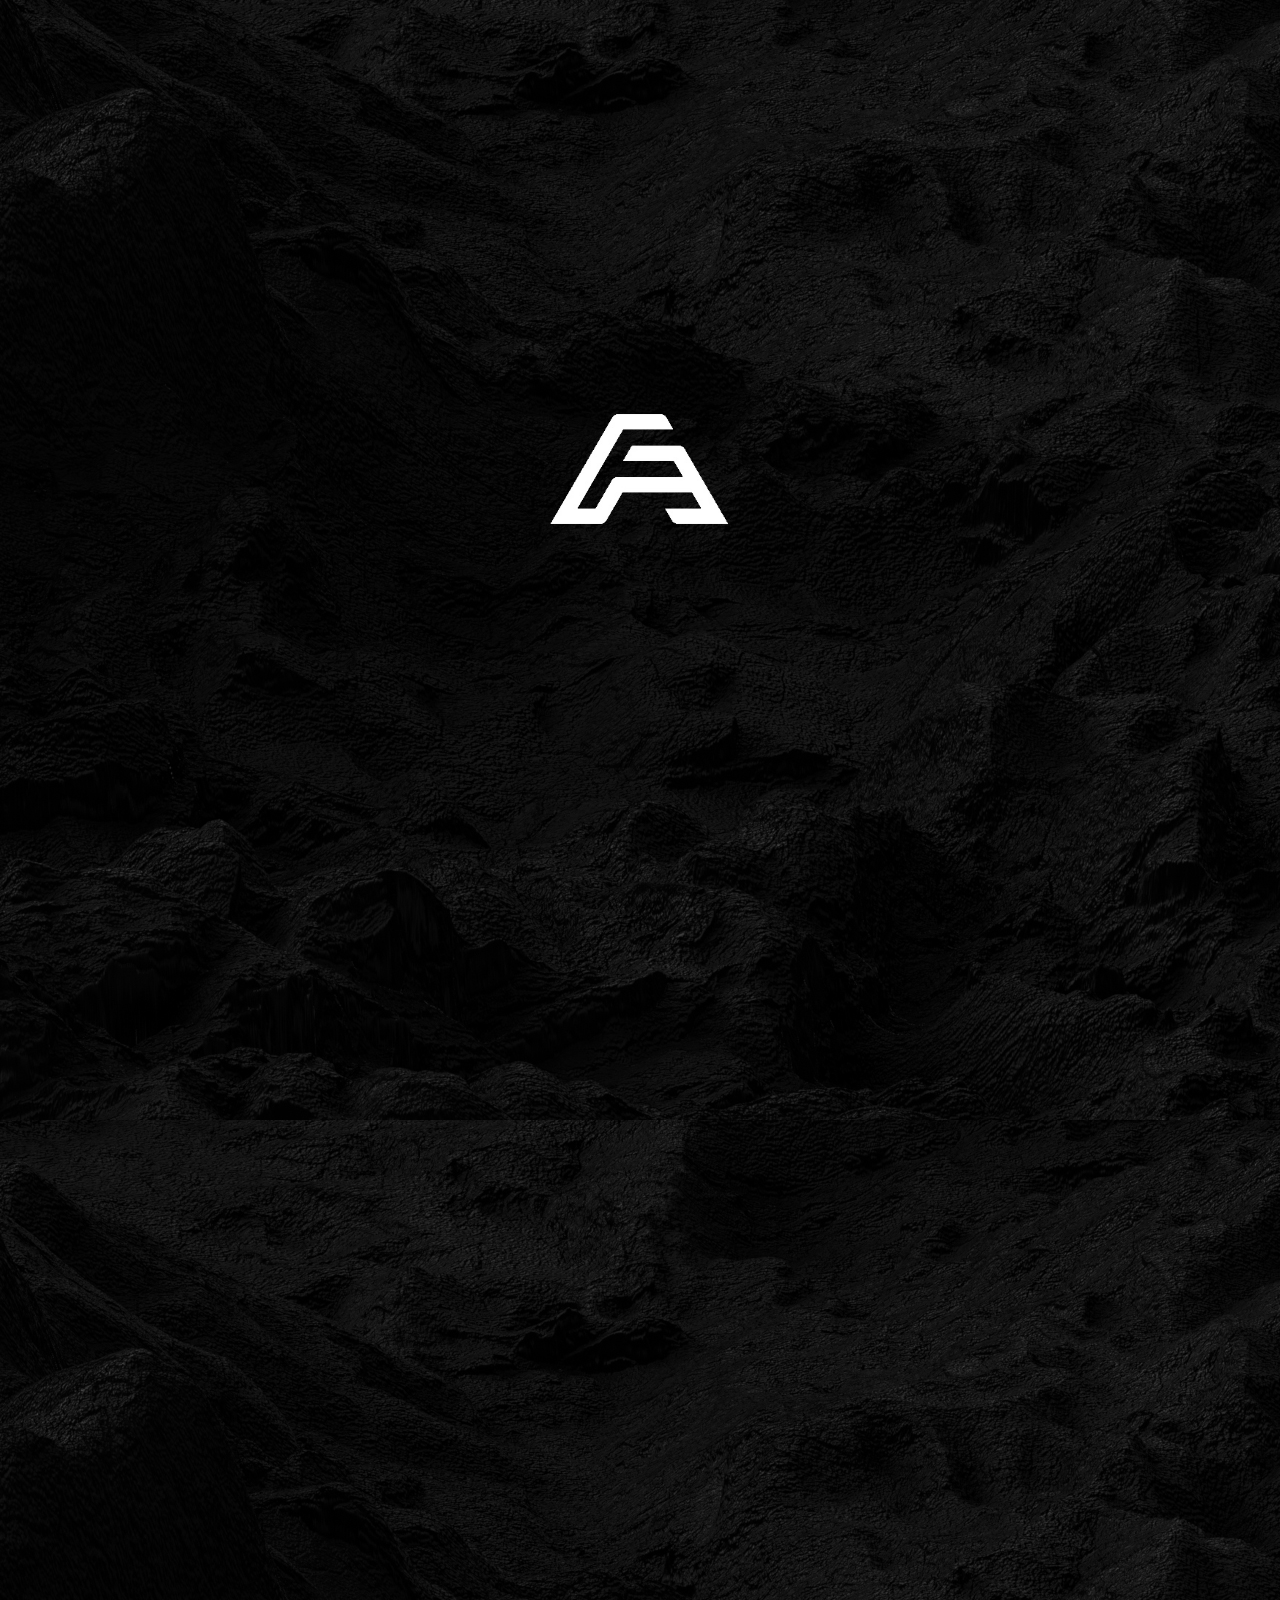
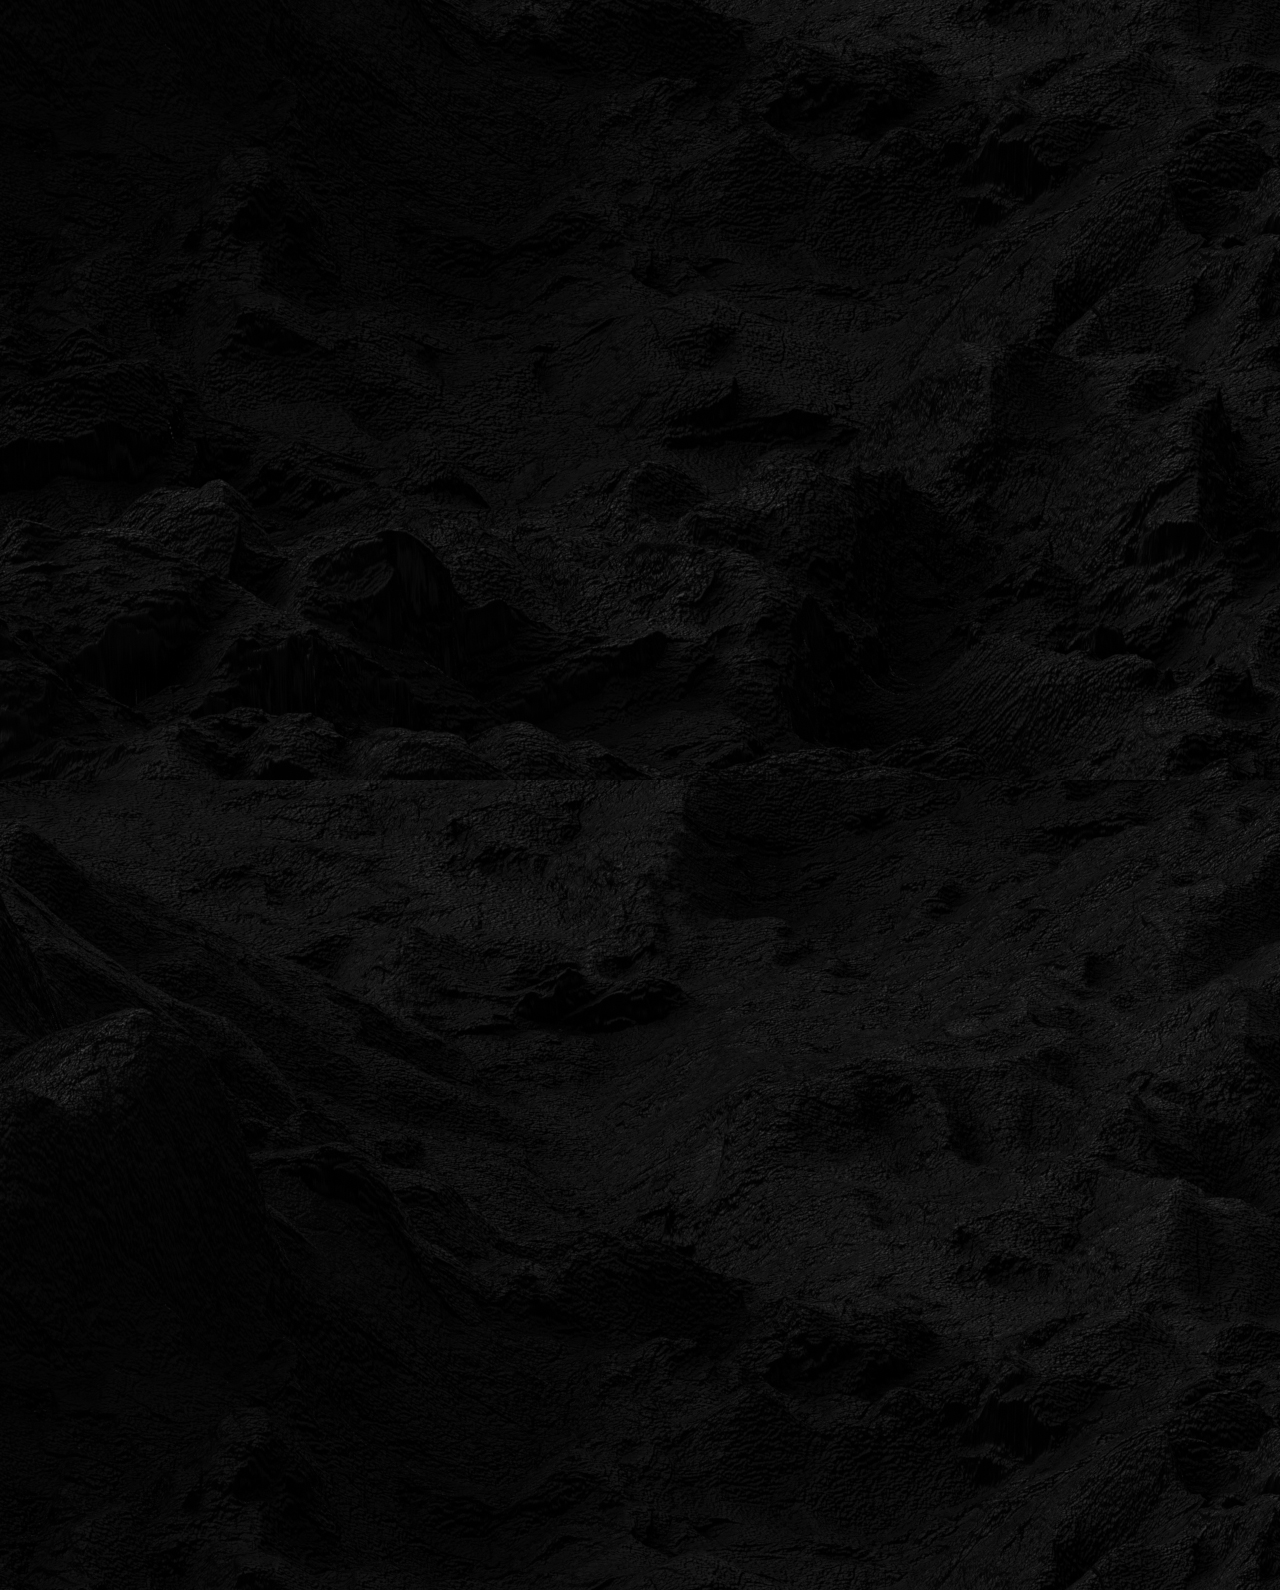
==== index.html @ c224a8b3 "ajout de mon lien html" ====
<!DOCTYPE html>
<html lang="fr">
<head>
    <meta charset="UTF-8">
    <meta name="viewport" content="width=device-width, initial-scale=1.0">
    <title>Portfolio -</title>
    <meta charset="utf-8">
    <link rel="stylesheet" href="style.css">
</head>
<body>
    
    <div class="load-container">

        <div class="anim-bloc">
          <div class="images-container">
              <div class="img-flip flip-img1"></div>
              <div class="flip f2"></div>
          </div>
  
          <div class="bloc-txt">
            <h2></h2>
          </div>
        </div>
  
      </div>
    <nav>
        <img src="image/logo.png" height="50px" alt="">
        <h1>Port<span>folio</span></h1>
        <div class="onglets">
            <a href="index.html">Accueil</a>
            <a href="project.html">Mes créations</a>
            <a href="skill.html">Mes compétences</a>
        </div>
    </nav>

    <header>
        <h1>ANTOINE FAGGIANI</h1>
        <img src="image/tracé.png" height="160px" alt="">
        <h4>Bienvenue sur mon Portfolio.</h4>
        <button
            onclick="window.location.href = 'project.html';"> Voir mes créations
          </button>
          <a href="courriel.html">Me contacter</a>
    </header>
    <div class="bubbles">
        <img src="image/bubble.png">
        <img src="image/bubble.png">
        <img src="image/bubble.png">
        <img src="image/bubble.png">
        <img src="image/bubble.png">
        <img src="image/bubble.png">
        <img src="image/bubble.png">
        </div>
        
    <section class="main" id="produits">

        <div class="content">
            <div class="card">
                <div class="left">
                    <h1>UN PEU PLUS SUR MOI !</h1>
                    <p>Salut ! Moi c'est Antoine, je suis un étudiant de 18 ans en première année de MMI (Métiers du multimédia et de l’internet) à l’Université de Corse.
                         Je suis passioné d’audio-visuel, montage vidéo et création de contenus depuis tout jeune. Ainsi que les jeux vidéos, le cinéma, la musique, les mangas et le sport. Je suis curieux, déterminé et j’essaye de m’impliquer au maximum dans mes projets.</p>
                </div>
                <div class="right">
                    <img src="image/photo1.jpg" alt="">
                </div>
            </div>

            <div class="card">
                <div class="left">
                    <h1>MON MATÉRIEL ET LOGICIELS !</h1>
                    <p>Je possède un PC Fixe (Config Gaming) ainsi qu’un Macbook Air M1. Mes outils de travaux sont principalement la suite Adobe, notamment, Photoshop, Illustrator, Première Pro, XD et After Effect.. 
                        Mais j’utilise également, VEGAS PRO, Filmora ou bien iMovie.  </p>
                </div>
                <div class="right">
                    <img src="image/setup1.jpg" alt="">
                </div>
            </div>

            <div class="card">
                <div class="left">
                    <h1>MES CRÉATIONS !</h1>
                    <p>Découvre ici toutes mes créations multimédias dans le cadre personnel ou professionel. La plus part de mes travaux et projets en MMI Première Année sont stockés dans cette section. </p>
                    <button
                        onclick="window.location.href = 'project.html';">Découvrir ➔
                      </button>
                </div>
            
                <div class="right">
                    <img src="image/créations.jpg" alt="">
                </div>
            </div>
        </div>
    </section>
        

    <footer>

       
        <div class="services">
            
            <div class="service">
                <h3>Mes services</h3>
                <p id="services">Développement Web</p>
                <p id="services">Design Graphique</p>
                <p id="services">Création Multimédia</p>
            </div>

            <div class="service">
                <h3>Mes logiciels</h3>
                <p id="services">Photoshop</p>
                <p id="services">Premiere Pro</p>
                <p id="services">Illustrator</p>
            </div>

            <div class="service">
                <h3>Mes réseaux</h3>
                <p id="services">Instagram: @antoinefgn</p>
                <p id="services">Twitter: @antoinefgn</p>
                <p id="services">Facebook</p>
            </div>

        </div>

        <p id="contact">Contact : 07 72 35 24 57 | &copy; 2022, Antoine Faggiani. </p>
        <img src="image/logo.png" height="30px" alt="">
        
    </footer>
    <script src="https://cdnjs.cloudflare.com/ajax/libs/gsap/3.4.0/gsap.min.js"></script>
    <script src="app.js"></script>
    
</body>
</html>
---- style.css ----
@import url('https://fonts.googleapis.com/css2?family=Montserrat&display=swap');
@import url('https://fonts.googleapis.com/css2?family=Playfair+Display:wght@600&display=swap');

html{
    scroll-behavior: smooth;
}
body{
    margin: 0px;
    padding: 0px;
    font-family: 'Montserrat', sans-serif;
    color:black;
    background-color:rgb(0, 0, 0);
    background-image:url('image/background1.jpg');
 
}

nav{
    display:flex;
    flex-wrap:wrap;
    justify-content: center;
    align-items: center;
    background-color: #0005;
    
    background-size: cover;
    box-shadow: transparent;
    
    position:sticky;
    top:0;
}

nav h1{
    color: rgb(255, 255, 255);
    font-family: 'Poppins', Bold;
    font-size: 30px;
}
nav .onglets{
    margin-top: 3px;
    margin-left: 700px;
}
nav .onglets a{
    text-decoration: none;
    color: #fff;
    font-family: 'Poppins', Bold;
    font-size: 18px;
    margin-right: 50px;
    border-bottom: 1px solid rgb(167, 162, 162);
    padding-bottom: 5px;
}
nav [href="index.html"].onglets:hover a{
    color:#7000FF;
    border-bottom: 1px solid #7000FF;
    transition: 0,5s all;
}
nav [href="project.html"].onglets:hover a{
    color:#7000FF;
    border-bottom: 1px solid #7000FF;
    transition: 0,5s all;
}
nav [href="skill.html"].onglets:hover a{
    color:#7000FF;
    border-bottom: 1px solid #7000FF;
    transition: 0,5s all;
}
span{color:#7000FF
}
header{
    display: flex;
    flex-direction: column;
    align-items: center;
    background: url('image/background1.jpg');
    background-size: cover;
    color: #fff;
    padding-top: 360px;
}
header h1{
    font-family: 'Red Hat Display', Bold;
    font-size: 64px;
    margin-top: -100px;
}
header img {
    margin-top: -110px;
    margin-left: 310px;
}
header h4{
    margin-top: -20px;
    font-size: 28px;
    text-align: center;
    color: #aaaaaa;
    border-bottom: 0px solid #aaaaaa;
}
button {
    padding: 10px 20px;
    font-size: 1.5rem;
    cursor: pointer;
    border: 0px;
    background-color: #7000FF;
    font-size: 15px;
    font-family: arial, sans-serif;
    position: relative;
    
    transition: all .2s;
    overflow: hidden;
    color: rgb(255, 255, 255);
    border-radius: 11px;
    box-shadow: 0px -0px 0px 0px rgba(143, 64, 248, .5), 0px 0px 0px 0px rgba(39, 200, 255, .5);
  }

button::after {
    content: '';
    width: 400px;
    height: 400px;
    position: absolute;
    top: -50px;
    left: -100px;
    background-image: linear-gradient(225deg, #27d86c 0%, #26caf8 50%, #c625d0 100%);
    z-index: -1;
    transition: all .8s;
  }
button:hover::after {
    transform: rotate(150deg);
  }
  
button:hover {
    transform: translate(0,-6px);
    box-shadow: 10px -10px 25px 0px rgba(143, 64, 248, .25), -10px 10px 25px 0px rgba(39, 200, 255, .25);
  }
header button{
    padding: 10px 20px;
    background-color: #7000FF;
    color:#fff;
    border:none;
    margin-bottom: 30px;
    margin-right: 230px;
    
    
    outline:none;
    font-size: 20px;
    font-family: arial, sans-serif;
    cursor: pointer;
    border-radius: 11px;
}
section button{
    padding: 10px 20px;
    background-color: #7000FF;
    color:#fff;
    border:none;
    
    
    margin-top: 20px;
    margin-left: 10px;
    
    
    outline:none;
    font-size: 20px;
    font-family: arial, sans-serif;
    cursor: pointer;
    border-radius: 11px;
}


a[href="courriel.html"]{
    width: 200px;
    height: 42px;
    font-size: 1.5rem;
    font-family: arial, sans-serif;
    position: relative;
    color: white;
    margin-left: 215px;
    margin-top: -73px;
    font-size: 20px;
    z-index: 0;
    border: 1px solid #7000FF;
    background: black;
    overflow: hidden;
    text-decoration: none;
    display: flex;
    align-items: center;
    justify-content: center;
    border-radius: 11px;
  }
  a[href="courriel.html"]::before {
    content: '';
    position: absolute;
    top: 60px;
    left: 0;
    width: 100%;
    height: 100%;
    background: #7000FF;
    border-radius: 50% 50% 0% 0%;
    z-index: -1;
    transition: all .5s;
  }
  a[href="courriel.html"]:hover::before {
    top: 0px;
    border-radius: 0;
  }
  
.main{
    padding-top: 500px;
    padding-bottom: 100px;
    display: flex;
    flex-direction: column;
    align-items: center;
}
.main .content .card{
    display: flex;
    flex-wrap: wrap;
    justify-content: center;
    margin-bottom:20px;
    
}
.main .content .card .left{
   flex: 0 0 30%;
   padding: 20px;
   background-color:rgb(0, 0, 0);
   color:rgb(255, 255, 255);
   box-shadow:
    0 0 10vw  0vw #7476ff,   
    0 0   2vw  0.4vw #7000FF,
    
    inset 0 0 .5vw  .2vw #7476ff,
    inset 0 0 0.2vw  0.2vw #7000FF,
    inset 0 0 .25vw  0.2vw #7000FF;
}
.main .content .card .right img{
    height:500px;
    width: 750px;
    margin-top: 5px;
}

footer{
    margin-top: 40px;
    border-top: 3px solid #7000FF;
    background-color: rgb(0, 0, 0);
    color: #fff;
    padding: 30px 100px;;
}
footer h1{
    font-family: 'Red Hat Display', Medium;
    border-bottom: 1px solid white;
    width: 20%;
    padding-bottom: 5px;
}
footer .services{
    margin-top: -10px;
    display:flex;
    flex-wrap:wrap;
}
footer .services .service{
    margin-right: 30px;
}
footer .services .service p{
    max-width: 300px;
}
footer #contact{
    color: rgb(136, 136, 136);
}
footer #services{
    color: rgb(107, 107, 107);
    cursor: pointer;
}
footer #services:hover {
    color: rgb(160, 160, 160);
}
footer [src="image/logo.png"] {
    margin-left: -12px;
}



.bubbles img{
    width: 50px;
    animation:bubble 7s linear infinite;
    }
    .bubbles{
    
    width: 100%;
    
    display: flex;
    
    align-items: center;
    
    justify-content:space-around;
    
    position: absolute;
    
    bottom: -70px;
    
    
    }
    
@keyframes bubble{     
        0%{
    
            transform: translateY(0) ;
            opacity: 0;
        }
        50%{
            opacity: 1;
        }
        70%{
            opacity: 1;
        }
        100%{
            transform: translateY(-80vh);
            opacity: 0;
    }
    
}
    
    .bubbles img:nth-child(1){
    animation-delay:2s;
    width:25px;
    }
    .bubbles img:nth-child(2){
    animation-delay:1s;
    }
    
    .bubbles img:nth-child(3){
    animation-delay:3s;
    width:25px;
    }
    
    .bubbles img:nth-child(4){
    animation-delay:4.5s;
    }
    
    .bubbles img:nth-child(5){
    animation-delay:3s;
    }
    
    .bubbles img:nth-child(6){
        width:20px;
    animation-delay:6s;
    
    }
    
    .bubbles img:nth-child(7){
        width:35px;
    animation-delay:7s;
    }
    .load-container {
        position: absolute;
        z-index: 100;
        width: 100%;
        height: 510%;
        margin-top: -1400px;
        background: #000000;
        background: url('image/background1.jpg');
        pointer-events: none;
    }
    
    .anim-bloc {
        position: absolute;
        top: 40%;
        left: 50%;
        transform: translate(-50%, -50%);
        width: 400px;
        height: 400px;
        z-index: 100;
    
    }
     .bloc-txt {
        
        position: absolute;
        bottom: -50px;
        left: -50px;
        height: 0;
        z-index: 175;
        overflow: hidden;
    }
    
    .bloc-txt h2 {
        padding: 10px 30px;
        color: #222;
        font-family: Playfair Display, serif;
        font-size: 40px;
        text-transform: uppercase;
        transform: translateY(100px);
    }
    
    .images-container {
        width: 100%;
        height: 0px;
        position: absolute;
        /* Pour faire monter la height de bas en haut */
        bottom: 0px;
        z-index: 150;
        overflow: hidden;
    }
    
    .img-flip{
        width: 100%;
        height: 100%;
        background-size: cover;
        background-repeat: repeat;
        background-position: center;
        position: absolute;
        
        
    }
    
    .flip-img1 {
        background-image: url(image/logo.png);
    }
    
    .flip {
        width: 100%;
        height: 100%;
        transform: translateY(100%);
        position: absolute;
        
    }
    
    .f2 {
        
        background: #7000FF;
        
        
    }
    
    @media screen and (max-width:680px){
   
    nav .onglets {
        margin-left: 10px;
        margin-bottom: 20px;
    }
    header h1{
        font-family: 'Red Hat Display', Bold;
        font-size: 40px;
        margin-top: -200px;
    }
    header img {
        margin-top: -60px;
        padding-right: -80x;
        height: 85px;
    }
    header h4{
        
        font-size: 20px;
        text-align: center;
        color: #aaaaaa;
        border-bottom: 0px solid #aaaaaa;
    }

    .main {
        padding-top: 300px;
    padding-bottom: 50px;
    
    }
    .main .card {
        
        margin: 70px;
    }
    .main .content .card .right img{
        height:250px;
        width: 100%;
        margin-top: -0px;
    }
    .main .content .card{
        display: block;
    }
    
    footer{
        padding: 30px;
    }
    .load-container {
        position: absolute;
        z-index: 100;
        width: 100%;
        height: 610%;
        margin-top: -1400px;
        background: #000000;
        background: url('image/background1.jpg');
        pointer-events: none;
    }
}
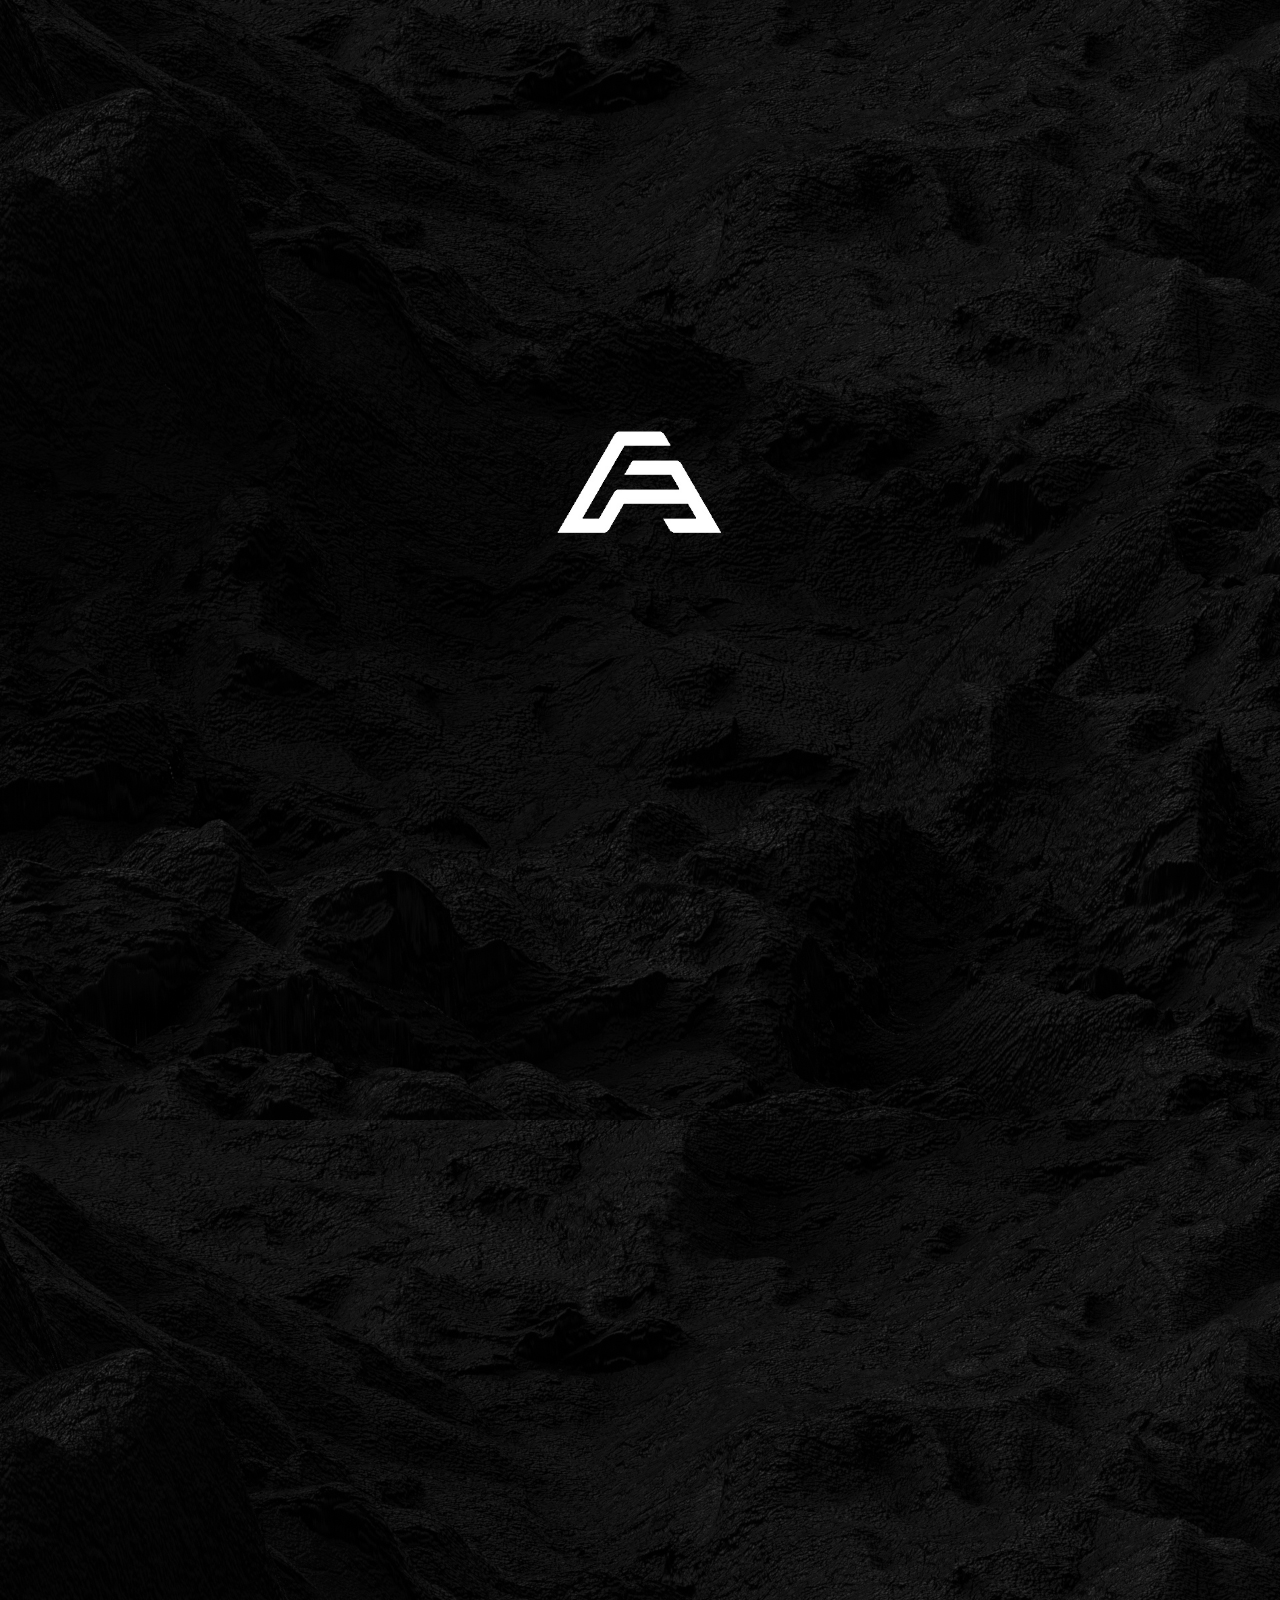
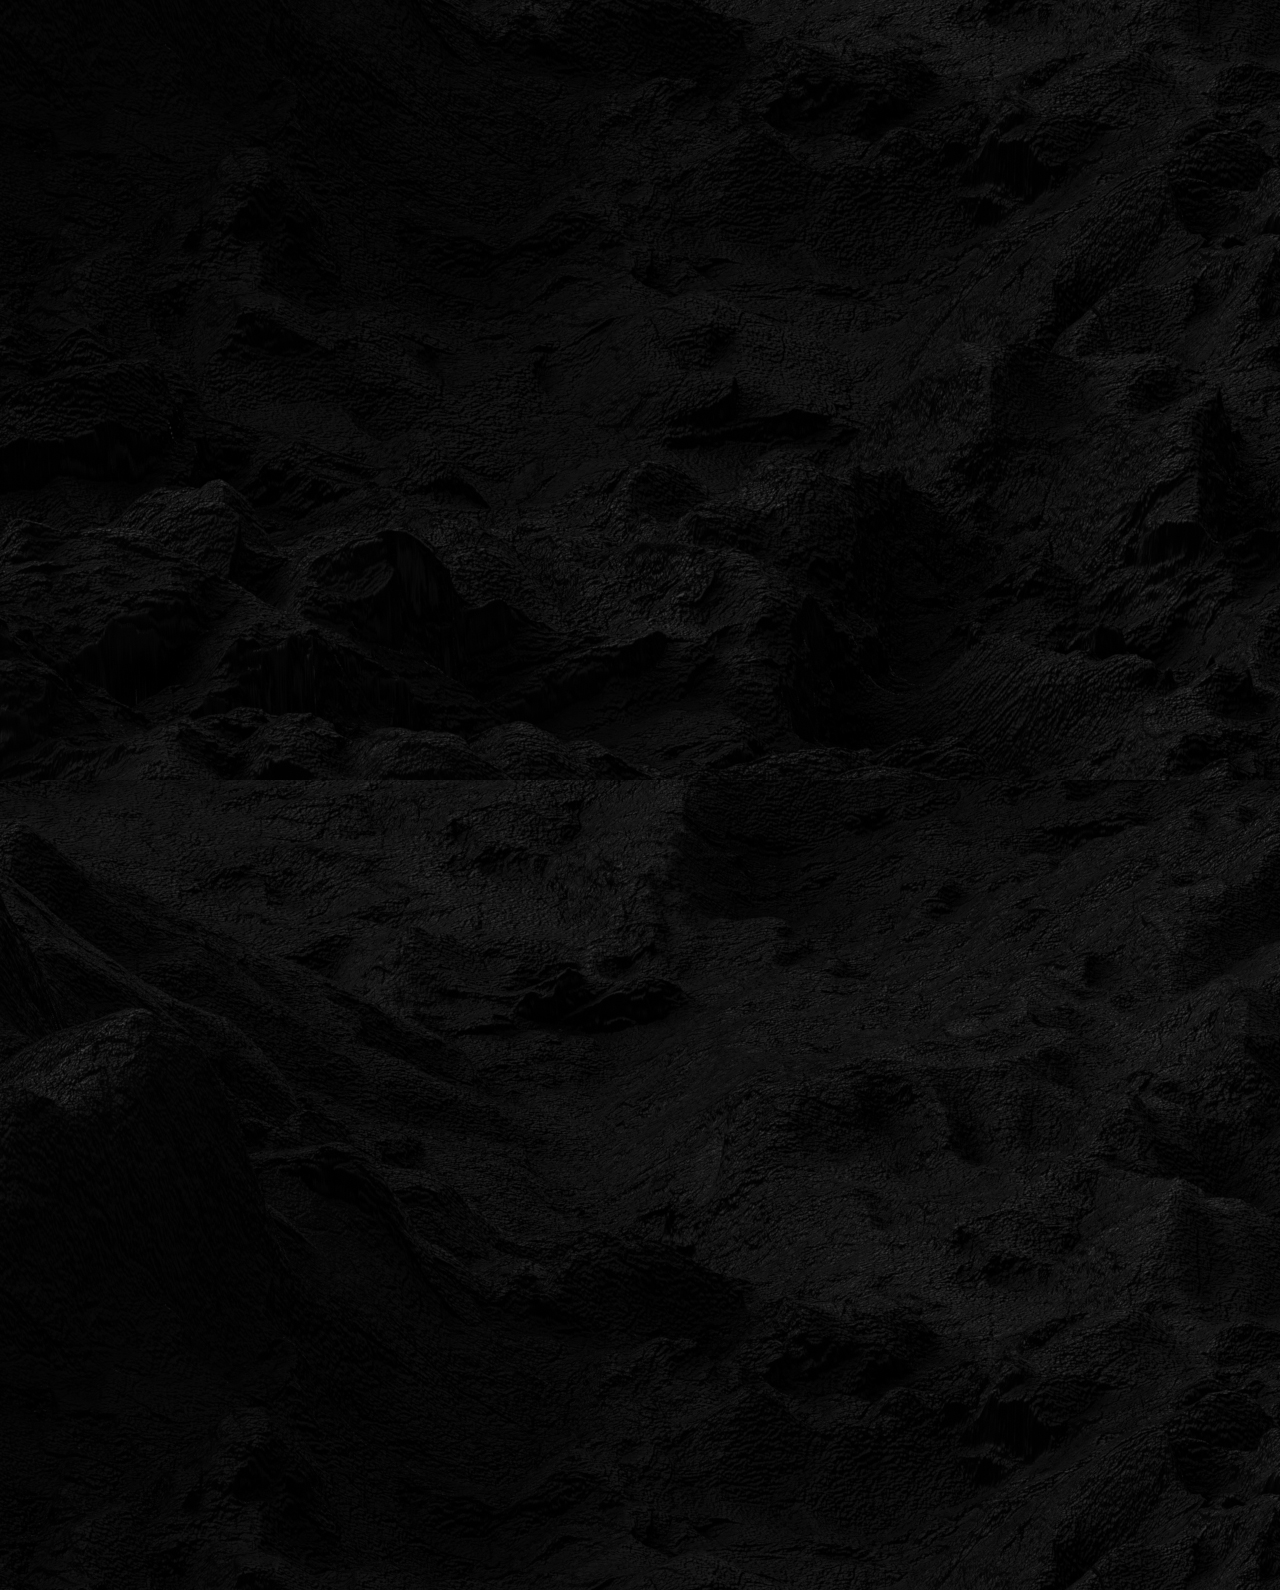
==== commit e7000d62: "Update index.html" ====
--- a/index.html
+++ b/index.html
@@ -43,13 +43,13 @@
           <a href="courriel.html">Me contacter</a>
     </header>
     <div class="bubbles">
-        <img src="image/bubble.png">
-        <img src="image/bubble.png">
-        <img src="image/bubble.png">
-        <img src="image/bubble.png">
-        <img src="image/bubble.png">
-        <img src="image/bubble.png">
-        <img src="image/bubble.png">
+        <img src="image/bubble.png" alt="">
+        <img src="image/bubble.png" alt="">
+        <img src="image/bubble.png" alt="">
+        <img src="image/bubble.png" alt="">
+        <img src="image/bubble.png" alt="">
+        <img src="image/bubble.png" alt="">
+        <img src="image/bubble.png" alt="">
         </div>
         
     <section class="main" id="produits">
@@ -130,4 +130,4 @@
     <script src="app.js"></script>
     
 </body>
-</html>+</html>
--- a/style.css
+++ b/style.css
@@ -1,5 +1,7 @@
 @import url('https://fonts.googleapis.com/css2?family=Montserrat&display=swap');
 @import url('https://fonts.googleapis.com/css2?family=Playfair+Display:wght@600&display=swap');
+@import url('https://fonts.googleapis.com/css2?family=Poppins:wght@700&display=swap');
+@import url('https://fonts.googleapis.com/css2?family=Red+Hat+Display:wght@700&display=swap');
 
 html{
     scroll-behavior: smooth;
@@ -419,17 +421,42 @@
         
     }
     
-    @media screen and (max-width:680px){
+    @media screen and (max-width:700px){
    
     nav .onglets {
         margin-left: 10px;
         margin-bottom: 20px;
-    }
+        font-size: 12px;
+    }
+        nav h1{
+        color: rgb(255, 255, 255);
+        font-family: 'Poppins', Bold;
+        font-size: 0px;
+    }
+    nav .onglets a{
+        text-decoration: none;
+        color: #fff;
+        font-family: 'Poppins', Bold;
+        font-size: 12px;
+        margin-right: 35px;
+        border-bottom: 1px solid rgb(167, 162, 162);
+        padding-bottom: 5px;
+    }
+        header{
+    display: flex;
+    flex-direction: column;
+    align-items: center;
+    background: url('image/background1.jpg');
+    background-size: cover;
+    color: #fff;
+    padding-top: 200px;
+}
     header h1{
         font-family: 'Red Hat Display', Bold;
         font-size: 40px;
-        margin-top: -200px;
-    }
+
+    }
+    
     header img {
         margin-top: -60px;
         padding-right: -80x;
@@ -437,12 +464,47 @@
     }
     header h4{
         
-        font-size: 20px;
+        font-size: 15px;
         text-align: center;
         color: #aaaaaa;
         border-bottom: 0px solid #aaaaaa;
     }
-
+    header button{
+        padding: 10px 20px;
+        background-color: #7000FF;
+        color:#fff;
+        border:none;
+        margin-bottom: 30px;
+        margin-right: 180px;
+        
+        
+        outline:none;
+        font-size: 15px;
+        font-family: arial, sans-serif;
+        cursor: pointer;
+        border-radius: 11px;
+    }
+    a[href="courriel.html"]{
+        width: 150px;
+        height: 37px;
+        font-size: 1.5rem;
+        font-family: arial, sans-serif;
+        position: relative;
+        color: white;
+        margin-left: 180px;
+        margin-top: -69px;
+        font-size: 15px;
+        z-index: 0;
+        border: 1px solid #7000FF;
+        background: black;
+        overflow: hidden;
+        text-decoration: none;
+        display: flex;
+        align-items: center;
+        justify-content: center;
+        border-radius: 11px;
+      }
+    
     .main {
         padding-top: 300px;
     padding-bottom: 50px;
@@ -450,10 +512,10 @@
     }
     .main .card {
         
-        margin: 70px;
+        margin: 40px;
     }
     .main .content .card .right img{
-        height:250px;
+        height:70px;
         width: 100%;
         margin-top: -0px;
     }
@@ -468,10 +530,10 @@
         position: absolute;
         z-index: 100;
         width: 100%;
-        height: 610%;
+        height: 400%;
         margin-top: -1400px;
         background: #000000;
         background: url('image/background1.jpg');
         pointer-events: none;
     }
-}+}
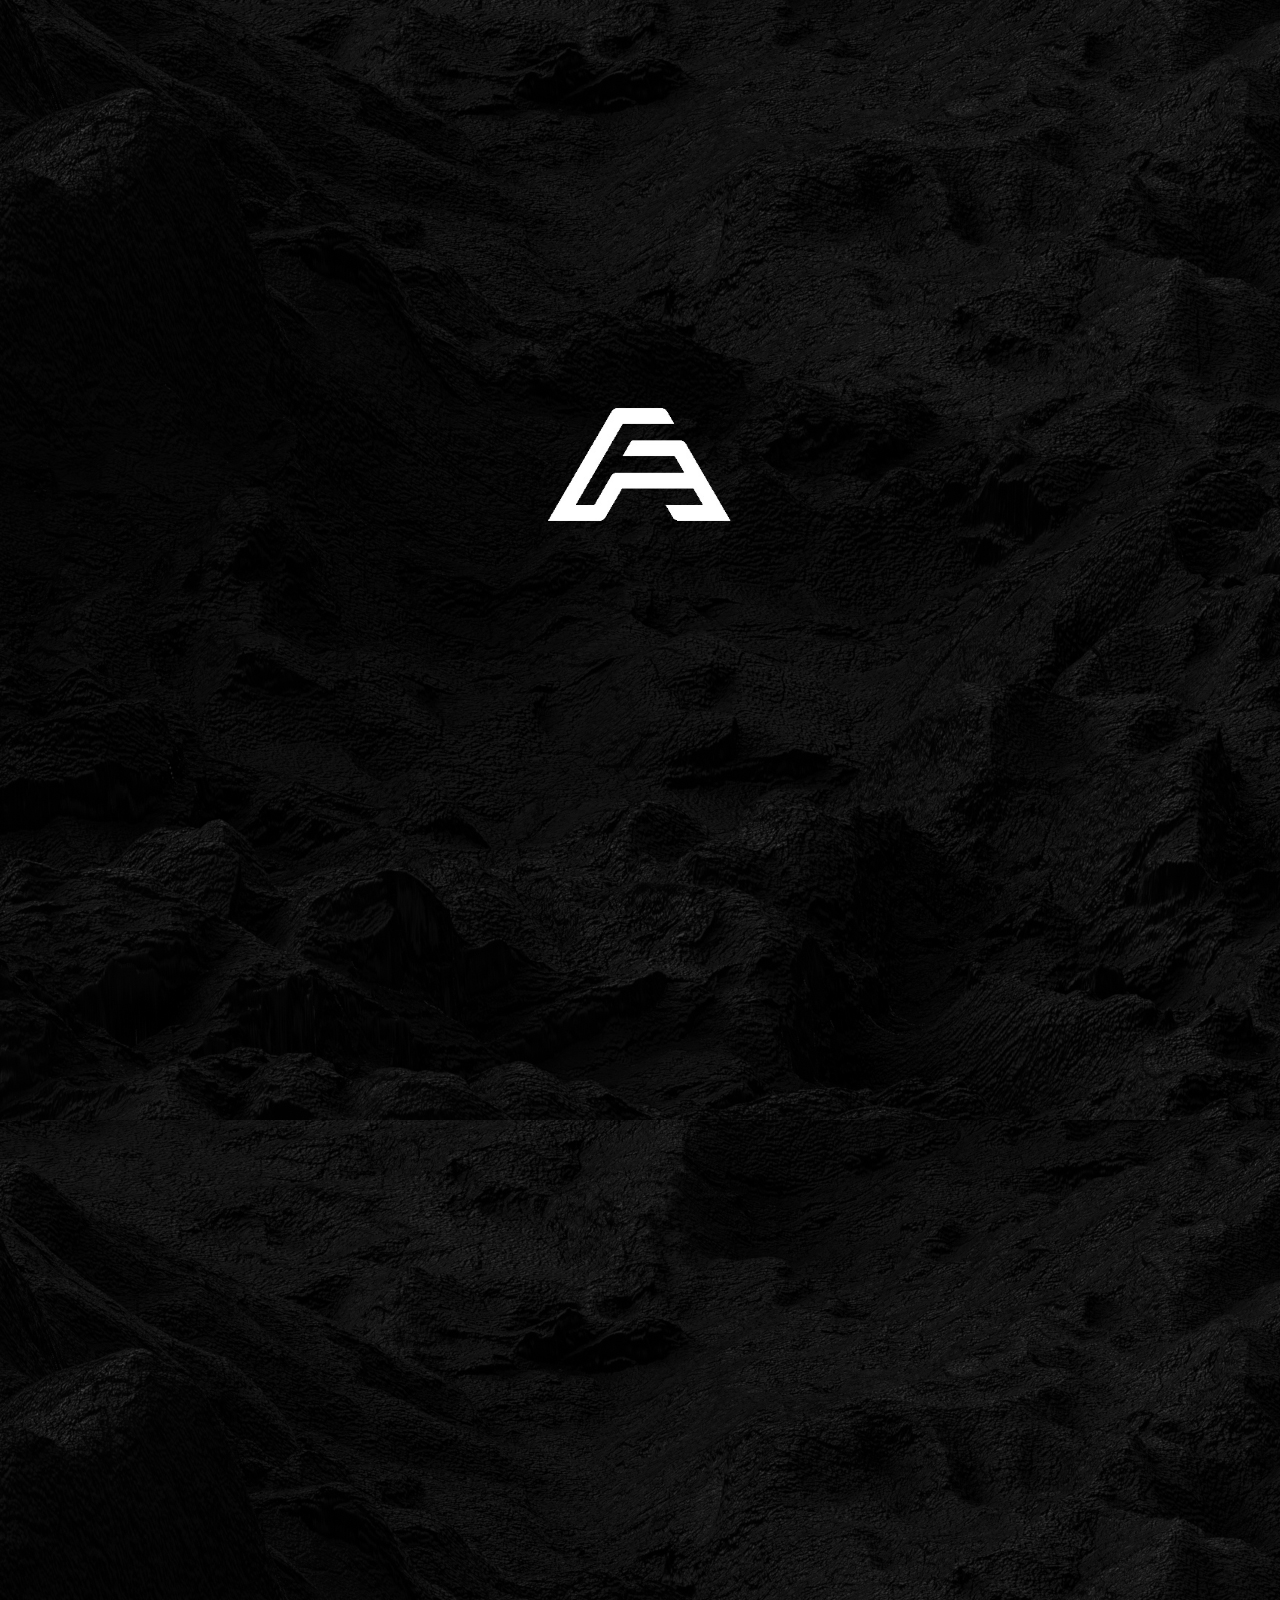
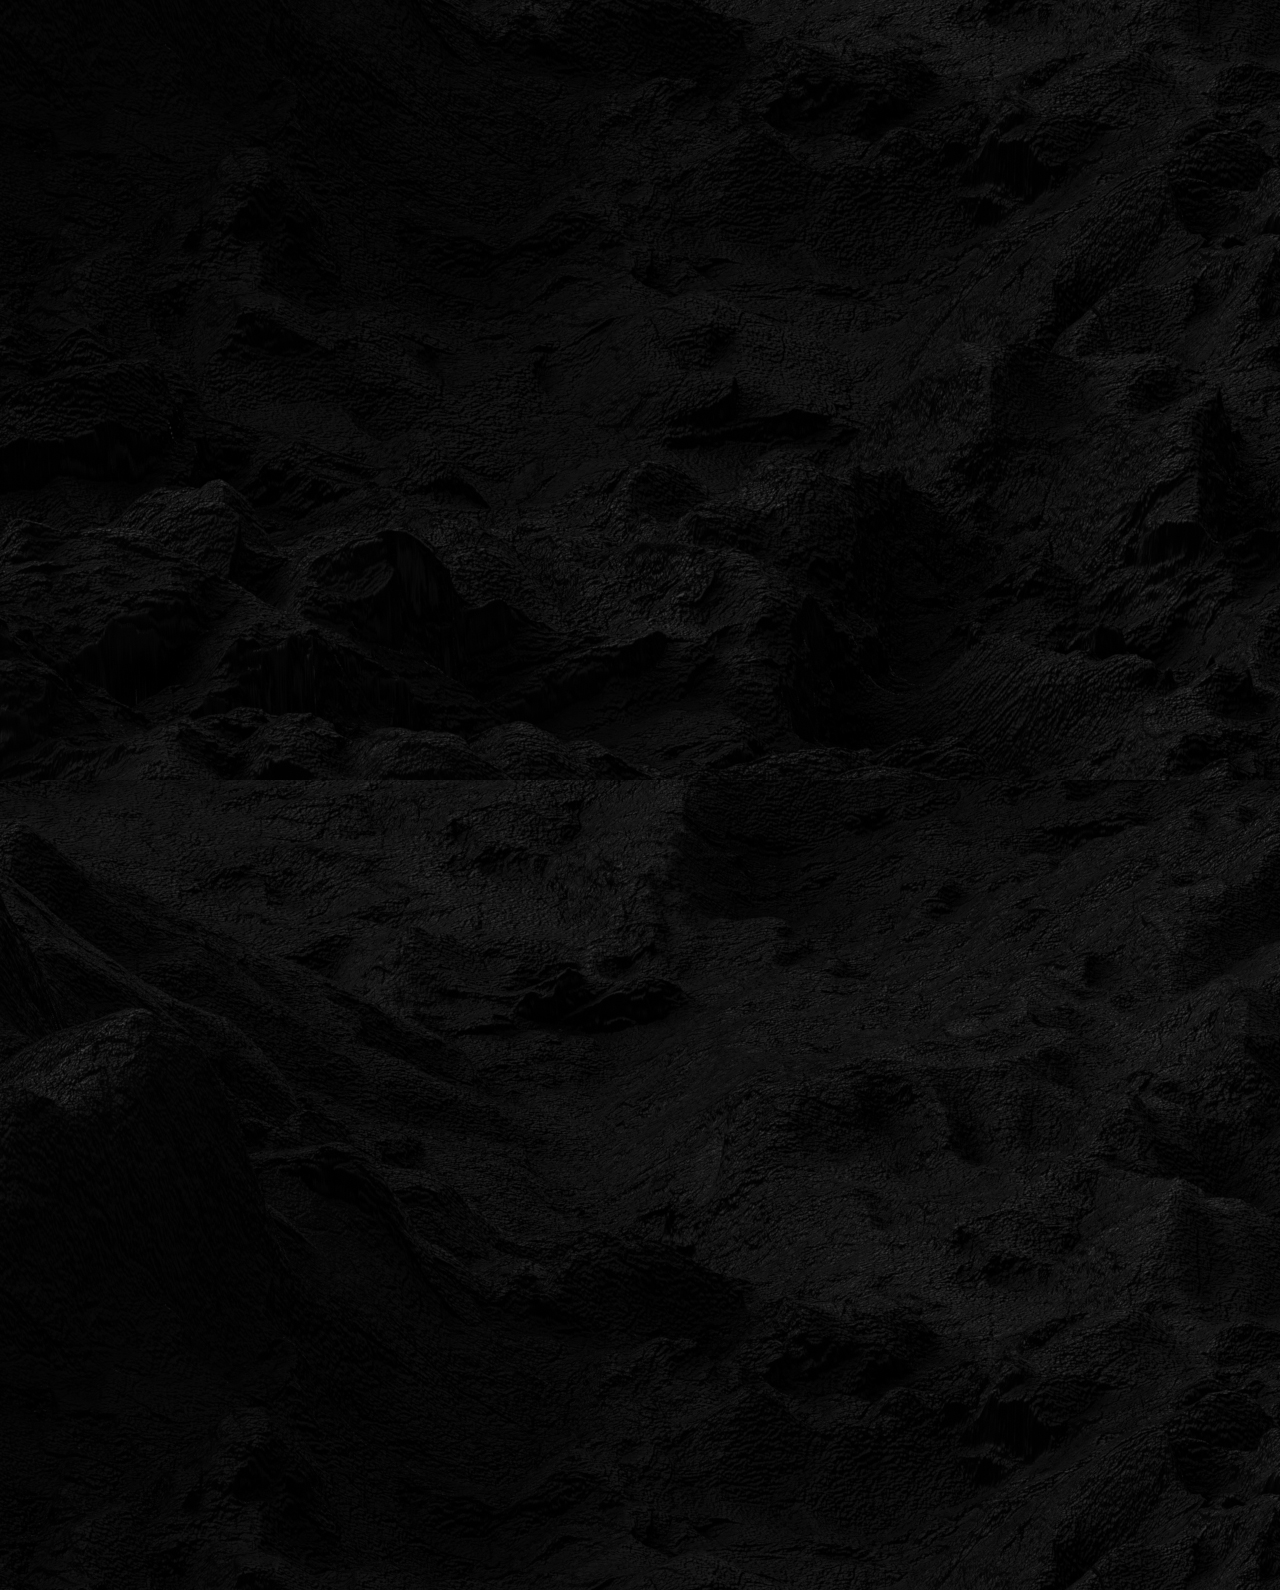
==== commit 7f554939: "Update index.html" ====
--- a/index.html
+++ b/index.html
@@ -101,23 +101,23 @@
             
             <div class="service">
                 <h3>Mes services</h3>
-                <p id="services">Développement Web</p>
-                <p id="services">Design Graphique</p>
-                <p id="services">Création Multimédia</p>
+                <p>Développement Web</p>
+                <p>Design Graphique</p>
+                <p>Création Multimédia</p>
             </div>
 
             <div class="service">
                 <h3>Mes logiciels</h3>
-                <p id="services">Photoshop</p>
-                <p id="services">Premiere Pro</p>
-                <p id="services">Illustrator</p>
+                <p>Photoshop</p>
+                <p>Premiere Pro</p>
+                <p>Illustrator</p>
             </div>
 
             <div class="service">
                 <h3>Mes réseaux</h3>
-                <p id="services">Instagram: @antoinefgn</p>
-                <p id="services">Twitter: @antoinefgn</p>
-                <p id="services">Facebook</p>
+                <p>Instagram: @antoinefgn</p>
+                <p>Twitter: @antoinefgn</p>
+                <p>Facebook</p>
             </div>
 
         </div>
--- a/style.css
+++ b/style.css
@@ -69,7 +69,7 @@
     display: flex;
     flex-direction: column;
     align-items: center;
-    background: url('image/background1.jpg');
+    
     background-size: cover;
     color: #fff;
     padding-top: 360px;
@@ -446,21 +446,25 @@
     display: flex;
     flex-direction: column;
     align-items: center;
-    background: url('image/background1.jpg');
     background-size: cover;
     color: #fff;
-    padding-top: 200px;
+    
+    
+    
 }
     header h1{
         font-family: 'Red Hat Display', Bold;
-        font-size: 40px;
+        font-size: 35px;
+        margin-top:-200px;
+        
+        
 
     }
     
     header img {
         margin-top: -60px;
         padding-right: -80x;
-        height: 85px;
+        height: 0px;
     }
     header h4{
         
@@ -468,6 +472,7 @@
         text-align: center;
         color: #aaaaaa;
         border-bottom: 0px solid #aaaaaa;
+        margin-top: 70px;
     }
     header button{
         padding: 10px 20px;
@@ -515,8 +520,8 @@
         margin: 40px;
     }
     .main .content .card .right img{
-        height:70px;
-        width: 100%;
+        height:200px;
+        width: 350px;
         margin-top: -0px;
     }
     .main .content .card{
@@ -530,7 +535,7 @@
         position: absolute;
         z-index: 100;
         width: 100%;
-        height: 400%;
+        height: 580%;
         margin-top: -1400px;
         background: #000000;
         background: url('image/background1.jpg');
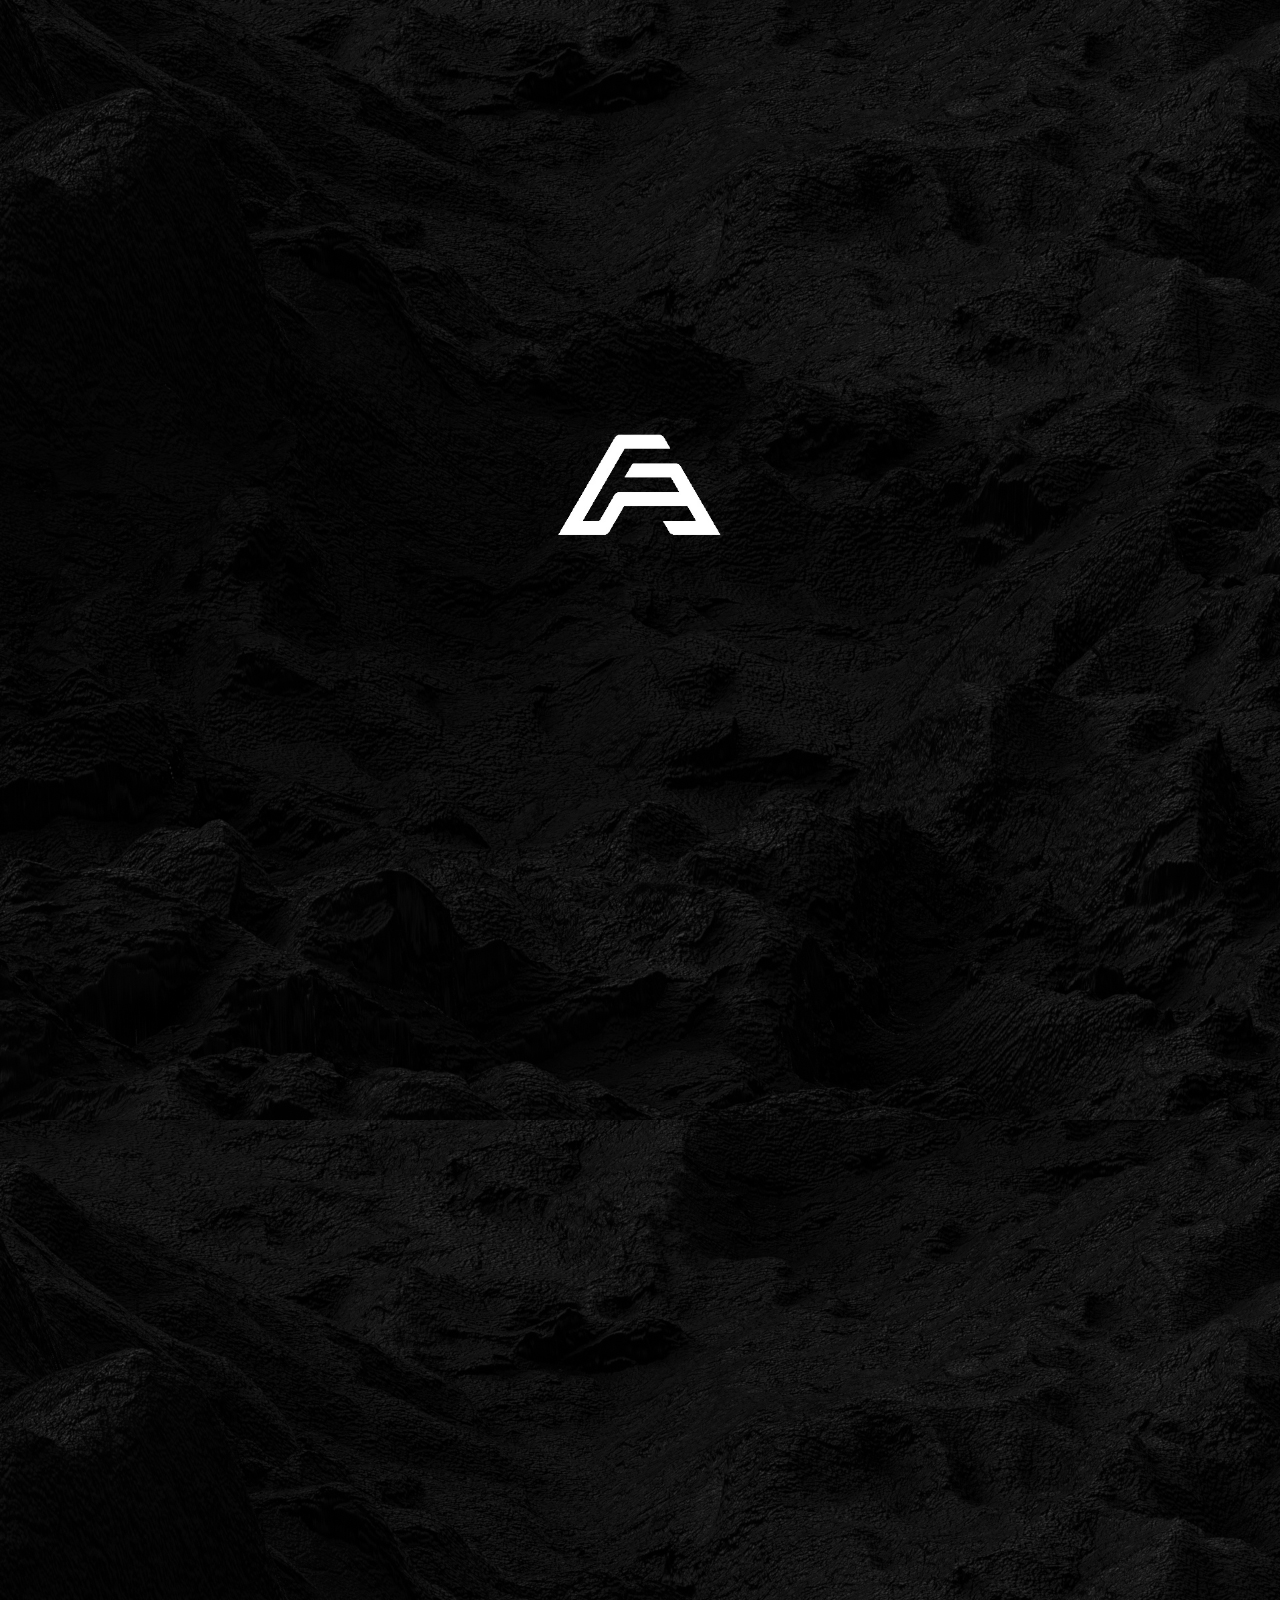
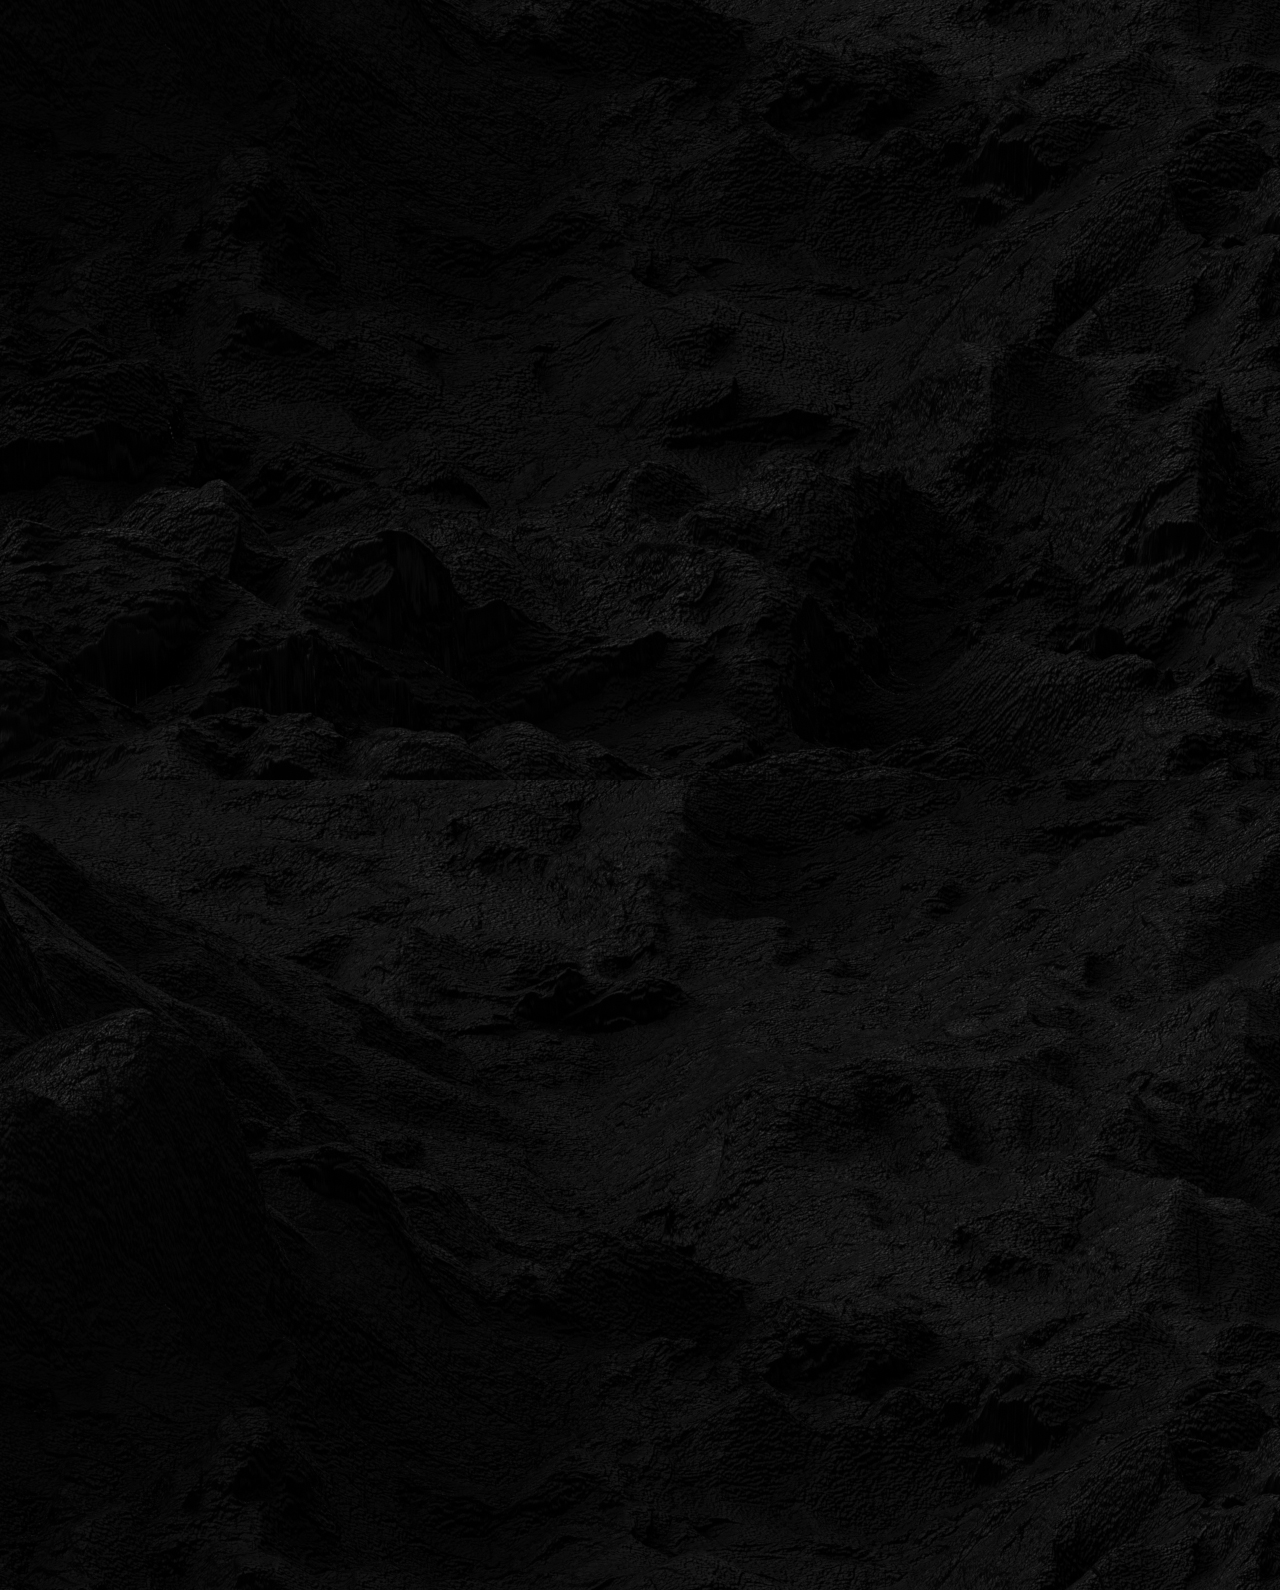
==== commit 2d88956e: "Update index.html" ====
--- a/index.html
+++ b/index.html
@@ -4,7 +4,6 @@
     <meta charset="UTF-8">
     <meta name="viewport" content="width=device-width, initial-scale=1.0">
     <title>Portfolio -</title>
-    <meta charset="utf-8">
     <link rel="stylesheet" href="style.css">
 </head>
 <body>
